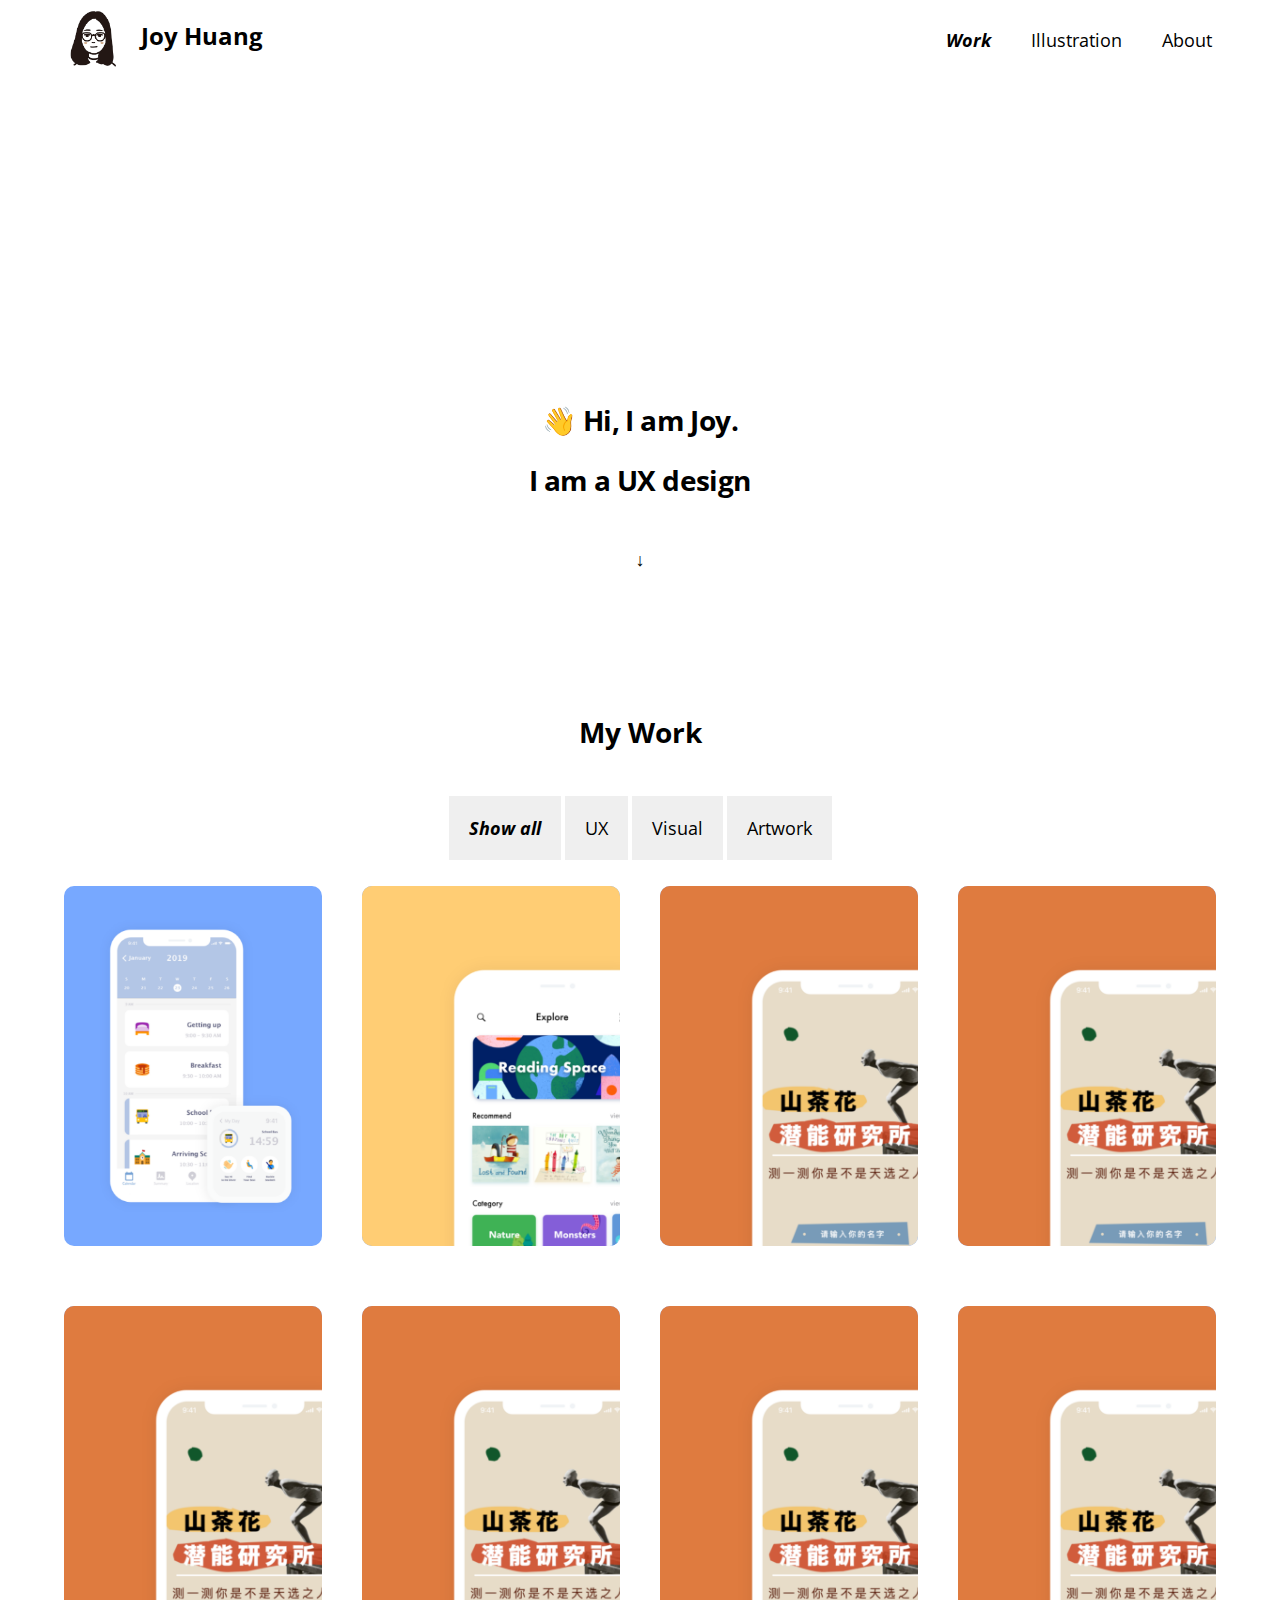
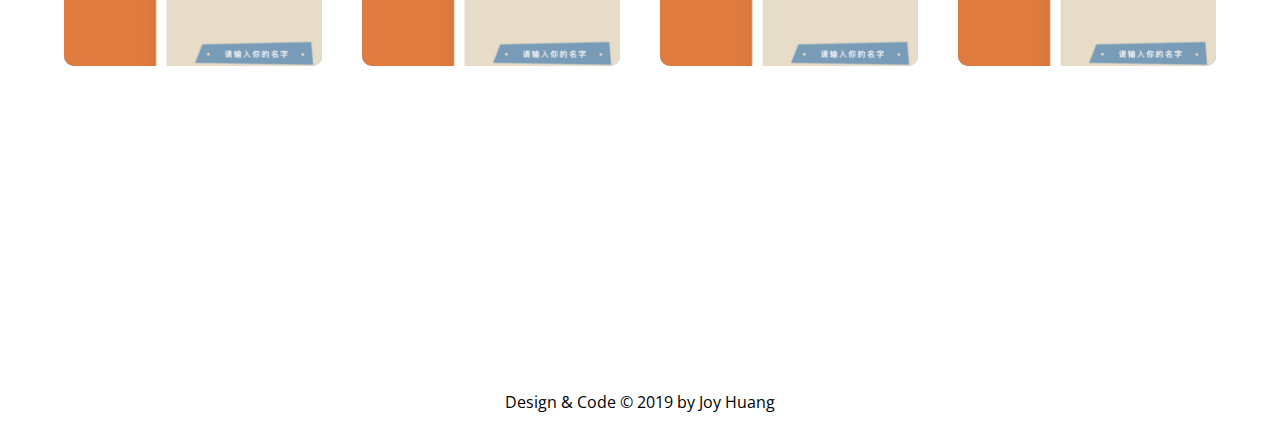
==== index.html @ 0f89686d "third commit" ====
<!DOCTYPE html>
<html lang="en">
  <head>
    <meta charset="utf-8">
    <meta name="viewport" content="width=device-width, initial-scale=1">
    <title>Joy Huang | Home</title>
    <link rel="stylesheet" href="css/default.css">
    <link rel="stylesheet" href="css/style.css">
    <link rel="stylesheet" href="https://fonts.googleapis.com/css?family=Open+Sans:400,600,700">
    <link rel="stylesheet" href="https://use.fontawesome.com/releases/v5.7.2/css/all.css" integrity="sha384-fnmOCqbTlWIlj8LyTjo7mOUStjsKC4pOpQbqyi7RrhN7udi9RwhKkMHpvLbHG9Sr" crossorigin="anonymous">
  </head>

  <!-- Global Site Tag (gtag.js) - Google Analytics -->
  <script async src="https://www.googletagmanager.com/gtag/js?id=UA-133416033-2"></script>
  <script>
    window.dataLayer = window.dataLayer || [];
    function gtag(){dataLayer.push(arguments);}
    gtag('js', new Date());

    gtag('config', 'UA-133416033-2');
  </script>

  <body>
    <!-- Header with Nav-->
    <div class="header_bar sticky" id="myHeader">

      <header class="header_left">
        <a href="index.html"><img class="logo" src="images/fav_icon.png" alt="joy_logo"></a>
        <a href="index.html"><h1>Joy Huang</h1></a>
      </header>

      <nav class="header_right">
        <ul>
          <li><a class="active" href="index.html">Work</a></li>
          <li><a href="illustrations.html">Illustration</a></li>
          <li><a href="about.html">About</a></li>
        </ul>
      </nav>

    </div>

    <!-- Hero Image -->
    <main>
      <div class="hero-image">
        <div class="hero-text">
          <h1>👋 Hi, I am Joy.</H1>
          <h1 id='demo'></h1>
        </div>

        <a href="#content" id="skip">
          <h2>↓</h2>
        </a>
      </div>

      <div class="work" id="content">
        <h2>My Work</h2>
        <div id="myBtnContainer">
          <button class="btn active" onclick="filterSelection('all')"> Show all</button>
          <button class="btn" onclick="filterSelection('ux')"> UX</button>
          <button class="btn" onclick="filterSelection('visual')"> Visual</button>
          <button class="btn" onclick="filterSelection('artwork')"> Artwork</button>
        </div>


        <div class="container">
          <div class="filterDiv ux">
            <div class="side" id="myday"></div>
            <div class="side back" style="background: #77A8FF">
              <h3>My Day: Schedule for Autistic Kids</h3>
              <p>UX/UI Design</p>
            </div>
          </div>

          <div class="filterDiv ux">
            <div class="side"><img src="images/novel_effect_cover.png" alt="Novel Effect App"></div>
              <div class="side back" style="background: #FFCD74">
              <h3>Novel Effect Redesign</h3>
              <p>UX/UI Design</p>
            </div>
          </div>

          <div class="filterDiv visual">
            <div class="side"><img src="images/camelia_cover.png" alt="Camelia H5"></div>
            <div class="side back" style="background: #DF7B3F">
              <h3>Camelia Design</h3>
              <p>H5/Graphic Design</p>
            </div>
          </div>

          <div class="filterDiv visual">
            <div class="side"><img src="images/camelia_cover.png" alt="DSSA Logo"></div>
            <div class="side back" style="background: #DF7B3F">
              <h3>DSSA</h3>
              <p>Brand Design</p>
            </div>
          </div>

          <div class="filterDiv ux">
            <div class="side"><img src="images/camelia_cover.png" alt="Learning A-Z"></div>
            <div class="side back" style="background: #DF7B3F">
              <h3>Learning A-Z</h3>
              <p>UX/UI Design</p>
            </div>
          </div>

          <div class="filterDiv artwork">
            <div class="side"><img src="images/camelia_cover.png" alt="Paper Play"></div>
            <div class="side back" style="background: #DF7B3F">
              <h3>Paper Play</h3>
              <p>Paper Sculpture Artwork</p>
            </div>
          </div>

          <div class="filterDiv artwork">
            <div class="side"><img src="images/camelia_cover.png" alt="Rome Map Stamp"></div>
            <div class="side back" style="background: #DF7B3F">
              <h3>Rome Map Stamp</h3>
              <p>Hand-carving Stamp</p>
            </div>
          </div>

          <div class="filterDiv artwork">
            <div class="side"><img src="images/camelia_cover.png" alt="Book Sculpture"></div>
            <div class="side back" style="background: #DF7B3F">
              <h3>Book Sculpture</h3>
              <p>Paper Sculpture</p>
            </div>
          </div>

        </div>

      </div>

    </main>


    <!-- Footer -->
    <footer class="footer">
      <div class="social">
        <a href="https://www.linkedin.com/in/xinyue-huang-71036084/"><i class="fab fa-linkedin-in"></i></a>
        <a href="https://www.instagram.com/heybigjoy/"><i class="fab fa-instagram"></i></a>
        <a href="https://dribbble.com/heybigjoy"><i class="fab fa-dribbble"></i></a>
        <a href="https://www.behance.net/heybigjoy"><i class="fab fa-behance"></i></a>
        <a href="https://github.com/heybigjoy"><i class="fab fa-github"></i></a>
      </div>
      <p>Design & Code © 2019 by Joy Huang</p>
    </footer>

  </body>

  <script type="text/javascript">
    var i = 0;
    var txt = 'I am am a UX designer, illustrator, and artist.'; /* The text */
    var speed = 50; /* The speed/duration of the effect in milliseconds */

    function typeWriter() {
      if (i < txt.length) {
        document.getElementById("demo").innerHTML += txt.charAt(i);
        i++;
        setTimeout(typeWriter, speed);
      }
    }
    window.onload = typeWriter();

    //Filter all
    filterSelection("all")
    function filterSelection(c) {
      var x, i;
      x = document.getElementsByClassName("filterDiv");
      if (c == "all") c = "";
      // Add the "show" class (display:block) to the filtered elements, and remove the "show" class from the elements that are not selected
      for (i = 0; i < x.length; i++) {
        w3RemoveClass(x[i], "show");
        if (x[i].className.indexOf(c) > -1) w3AddClass(x[i], "show");
      }
    }

    // Show filtered elements
    function w3AddClass(element, name) {
      var i, arr1, arr2;
      arr1 = element.className.split(" ");
      arr2 = name.split(" ");
      for (i = 0; i < arr2.length; i++) {
        if (arr1.indexOf(arr2[i]) == -1) {
          element.className += " " + arr2[i];
        }
      }
    }

    // Hide elements that are not selected
    function w3RemoveClass(element, name) {
      var i, arr1, arr2;
      arr1 = element.className.split(" ");
      arr2 = name.split(" ");
      for (i = 0; i < arr2.length; i++) {
        while (arr1.indexOf(arr2[i]) > -1) {
          arr1.splice(arr1.indexOf(arr2[i]), 1);
        }
      }
      element.className = arr1.join(" ");
    }

    // Add active class to the current control button (highlight it)
    var btnContainer = document.getElementById("myBtnContainer");
    var btns = btnContainer.getElementsByClassName("btn");
    for (var i = 0; i < btns.length; i++) {
      btns[i].addEventListener("click", function() {
        var current = document.getElementsByClassName("active");
        current[0].className = current[0].className.replace(" active", "");
        this.className += " active";
      });
    }

  </script>

</html>
---- css/default.css ----
/* 
html5doctor.com Reset Stylesheet
v1.6.1
Last Updated: 2010-09-17
Author: Richard Clark - http://richclarkdesign.com 
Twitter: @rich_clark
*/

html, body, div, span, object, iframe,
h1, h2, h3, h4, h5, h6, p, blockquote, pre,
abbr, address, cite, code,
del, dfn, em, img, ins, kbd, q, samp,
small, strong, sub, sup, var,
b, i,
dl, dt, dd, ol, ul, li,
fieldset, form, label, legend,
table, caption, tbody, tfoot, thead, tr, th, td,
article, aside, canvas, details, figcaption, figure, 
footer, header, hgroup, menu, nav, section, summary,
time, mark, audio, video {
    margin:0;
    padding:0;
    border:0;
    outline:0;
    font-size:100%;
    vertical-align:baseline;
    background:transparent;
}

body {
    line-height:1;
}

article,aside,details,figcaption,figure,
footer,header,hgroup,menu,nav,section { 
	display:block;
}

nav ul {
    list-style:none;
}

blockquote, q {
    quotes:none;
}

blockquote:before, blockquote:after,
q:before, q:after {
    content:'';
    content:none;
}

a {
    margin:0;
    padding:0;
    font-size:100%;
    vertical-align:baseline;
    background:transparent;
}

/* change colours to suit your needs */
ins {
    background-color:#ff9;
    color:#000;
    text-decoration:none;
}

/* change colours to suit your needs */
mark {
    background-color:#ff9;
    color:#000; 
    font-style:italic;
    font-weight:bold;
}

del {
    text-decoration: line-through;
}

abbr[title], dfn[title] {
    border-bottom:1px dotted;
    cursor:help;
}

table {
    border-collapse:collapse;
    border-spacing:0;
}

/* change border colour to suit your needs */
hr {
    display:block;
    height:1px;
    border:0;   
    border-top:1px solid #cccccc;
    margin:1em 0;
    padding:0;
}

input, select {
    vertical-align:middle;
}
---- css/style.css ----
header img{
  height:60px;
  padding-right: 20px;
}

* {
  font-family: 'Open Sans', sans-serif;
}

a {
  color: black;
  text-decoration: none;
}

.sticky {
  position: fixed;
  top: 0;
  width: 100%
}


.header_bar{
  display: flex;
  flex-direction: row;
  height: 80px;
  background-color: white;
  font-family: 'Open Sans', sans-serif;
  align-items: center;
  z-index: 999;
}

.header_left {
  display: flex;
  flex-direction: row;
  font-size: 1.5em;
  padding-left: 5%;
}

.header_left h1{
  padding-top: 15px;
}

.header_right {
  margin-left: auto;
  padding-right: 3%;
}

.header_right *{
  display: flex;
  align-items: baseline;
  flex-direction: row;
  list-style-type: none;
  font-size: 18px;
  padding:10px 10px;
  text-decoration: none;
}

/*.hero-image{
  background-image: url("../images/background.png");
  background-repeat: no-repeat;
  background-position: center;
  background-size: cover;
}*/

.hero-text {
  text-align: center;
  position: absolute;
  top: 50%;
  left: 50%;
  transform: translate(-50%, -50%);
  color: black;
  font-family: 'Open Sans', sans-serif;
  font-size: 28px;
  line-height: 60px;
  font-weight: 700;
  letter-spacing: -.6px;
}

h2 {
  text-align: center;
  display: block;
  font-size: 18px;
  font-weight: 700;
}

.hero-image h2{
  margin-top: 500px;
  padding-top: 50px;
  padding-bottom: 50px;
}

.work{
  text-align: center;
  justify-content: center;
}

.work h2{
  padding-top: 100px;
  padding-bottom: 50px;
  font-size: 28px;
  text-align: center;
}

.container {
  display:grid;
  padding-left: 5%;
  padding-right: 5%;
  cursor: pointer;
  height:800px;
  perspective: 600;
  margin-top: 2%;
  grid-template-columns: 1fr 1fr 1fr 1fr;
  grid-auto-rows: 1fr 1fr;
  grid-gap: 2.5rem;
  /*max-width: 1100px;
  position: relative;*/
}

.filterDiv:hover, filterDiv:focus{
  transform: rotateY(180deg);
}

.filterDiv {
  height: 100%;
  width: 100%;
  transform-style: preserve-3d;
  transition: all 1s ease-in-out;
  display: none;
}

.filterDiv .side {
  background-image: url("../images/my_day_cover.png");
  background-size:cover;
  background-repeat: no-repeat;
  background-position: center;
  max-height: 360px;
  max-width: 500px;
  backface-visibility: hidden;
  border-radius: 10px;
  height: 100%;
  position: absolute;
  overflow: hidden;
  width: 100%;
}

.filterDiv .back *{
  padding:20px 20px;
  line-height: 50px;
  text-align: center;
}
.filterDiv .back {
  max-height: 360px;
  max-width: 500px;
  color: #FFFFFF;
  border-radius: 10px;
  height: 100%;
  position: absolute;
  overflow: hidden;
  width: 100%;
  transform: rotateY(180deg)
}

.myBtnContainer{
  display: flex;
  flex-direction: row;
  justify-content: center;
  text-align: center;
}

.btn {
  border: none;
  outline: none;
  padding: 20px 20px;
  cursor: pointer;
  font-size: 18px;
  justify-content: center;
}

.btn:hover{
  text-decoration: underline;
}

.btn.active{
  font-style: italic;
}


/*.filterDiv {
  background-color: #2196F3;
  color: #ffffff;
  width: 100px;
  line-height: 100px;
  text-align: center;
  margin: 2px;
  display: none; Hidden by default
}*/

/* The "show" class is added to the filtered elements */
.show {
  display: block;
}

footer {
  display: block;
  margin-top: 10%;
  padding: 10px;
}

footer *{
  justify-content: center;
  text-align: center;
  padding: 10px;
  margin-bottom: 10px;
}

.social {
  display: flex;
  flex-direction: row;
  justify-content: center;
  margin-top: 80px;
  height:50px;
}

.social * {
  font-size: 24px;
  line-height: 24px;
}


/* Slideshow container */
.slideshow-container {
  max-width: 1000px;
  max-height: 330px;
  position: relative;
  margin-top:50px;
  margin-left: auto;
  margin-right: auto;
}

/* Hide the images by default */
.mySlides {
  display: none;
}

.mySlides img{
  display:block;
  max-width: 1000px;
  max-height: 330px;
  margin-left: auto;
  margin-right: auto;
}
/* Next & previous buttons */
.prev, .next {
  cursor: pointer;
  position: absolute;
  top: 50%;
  width: auto;
  margin-top: -22px;
  padding: 16px;
  color: black;
  font-weight: bold;
  font-size: 18px;
  transition: 0.6s ease;
  border-radius: 0 3px 3px 0;
  user-select: none;
}

/* Position the "next button" to the right */
.next {
  right: 0;
  border-radius: 3px 0 0 3px;
}

/* On hover, add a black background color with a little bit see-through */
.prev:hover, .next:hover {
  background-color: rgba(0,0,0,0.8);
}

/* Caption text */
.text {
  color: black;
  font-size: 15px;
  position: absolute;
  bottom: 8px;
  width: 100%;
  text-align: center;
}

/* Number text (1/3 etc) */
.numbertext {
  color: black;
  font-size: 12px;
  padding: 8px 12px;
  position: absolute;
  top: 0;
}

/* The dots/bullets/indicators */
.dot {
  cursor: pointer;
  height: 10px;
  width: 10px;
  margin: 0 2px;
  background-color: #bbb;
  border-radius: 50%;
  display: inline-block;
  transition: background-color 0.6s ease;
}

.active {
  font-weight: 700;
  font-style: italic;
}

.dot.active, .dot:hover {
  background-color: #717171;
}

/* Fading animation */
.fade {
  -webkit-animation-name: fade;
  -webkit-animation-duration: 1.5s;
  animation-name: fade;
  animation-duration: 1.5s;
}

@-webkit-keyframes fade {
  from {opacity: .4}
  to {opacity: 1}
}

@keyframes fade {
  from {opacity: .4}
  to {opacity: 1}
}

.about {
  display:flex;
  flex-direction: row;
  margin-top: 10%;
  padding: 30px;
  justify-content: center;
}

.about img{
  display: block;
  margin-left: 5%;
  max-height: 400px;
  max-width: 600px;
}

.about-text-container{
  max-width: 400px;
  max-height: 400px;
  margin-left: 50px;
  font-size: 18px;
  line-height: 36px;
  padding:20px;
}

.about-text-container h2 {
  padding-bottom: 40px;
  font-size: 28px;
}

.parallax {
  /* The image used */
  background-image: url("../images/myday_parallax.png");

  /* Set a specific height */
  min-height: 700px;

  /* Create the parallax scrolling effect */
  background-attachment: fixed;
  background-position: center;
  background-repeat: no-repeat;
  background-size: cover;
}

.caption{
  position: absolute;
  left: 20%;
  top: 40%;
  max-width: 30%;
  text-align: left;
  color: #000;
}

.caption h2{
  font-weight: 700;
  font-size: 5em;
  color: #74A2D6;
  padding-bottom: 20px;
}

.caption p{
  font-weight: 400;
  font-size: 15px;
  line-height: 26px;
  color: grey;
  padding-top: 20px;
}

.scrolling-content{
  height:1000px;
  background-color:white;
  font-size:15px;
  line-height: 26px;
  color: grey;
  padding: 10%;
}

.scrolling-content img {
  display: block;
  max-width: 80%;
  padding: 5%;
  margin-left: auto;
  margin-right: auto;
}

.scrolling-content h2 {
  display: block;
  margin:10%;
  text-align: center;
  font-size: 50px;
  font-weight: 700;
  color: #74A2D6;
}
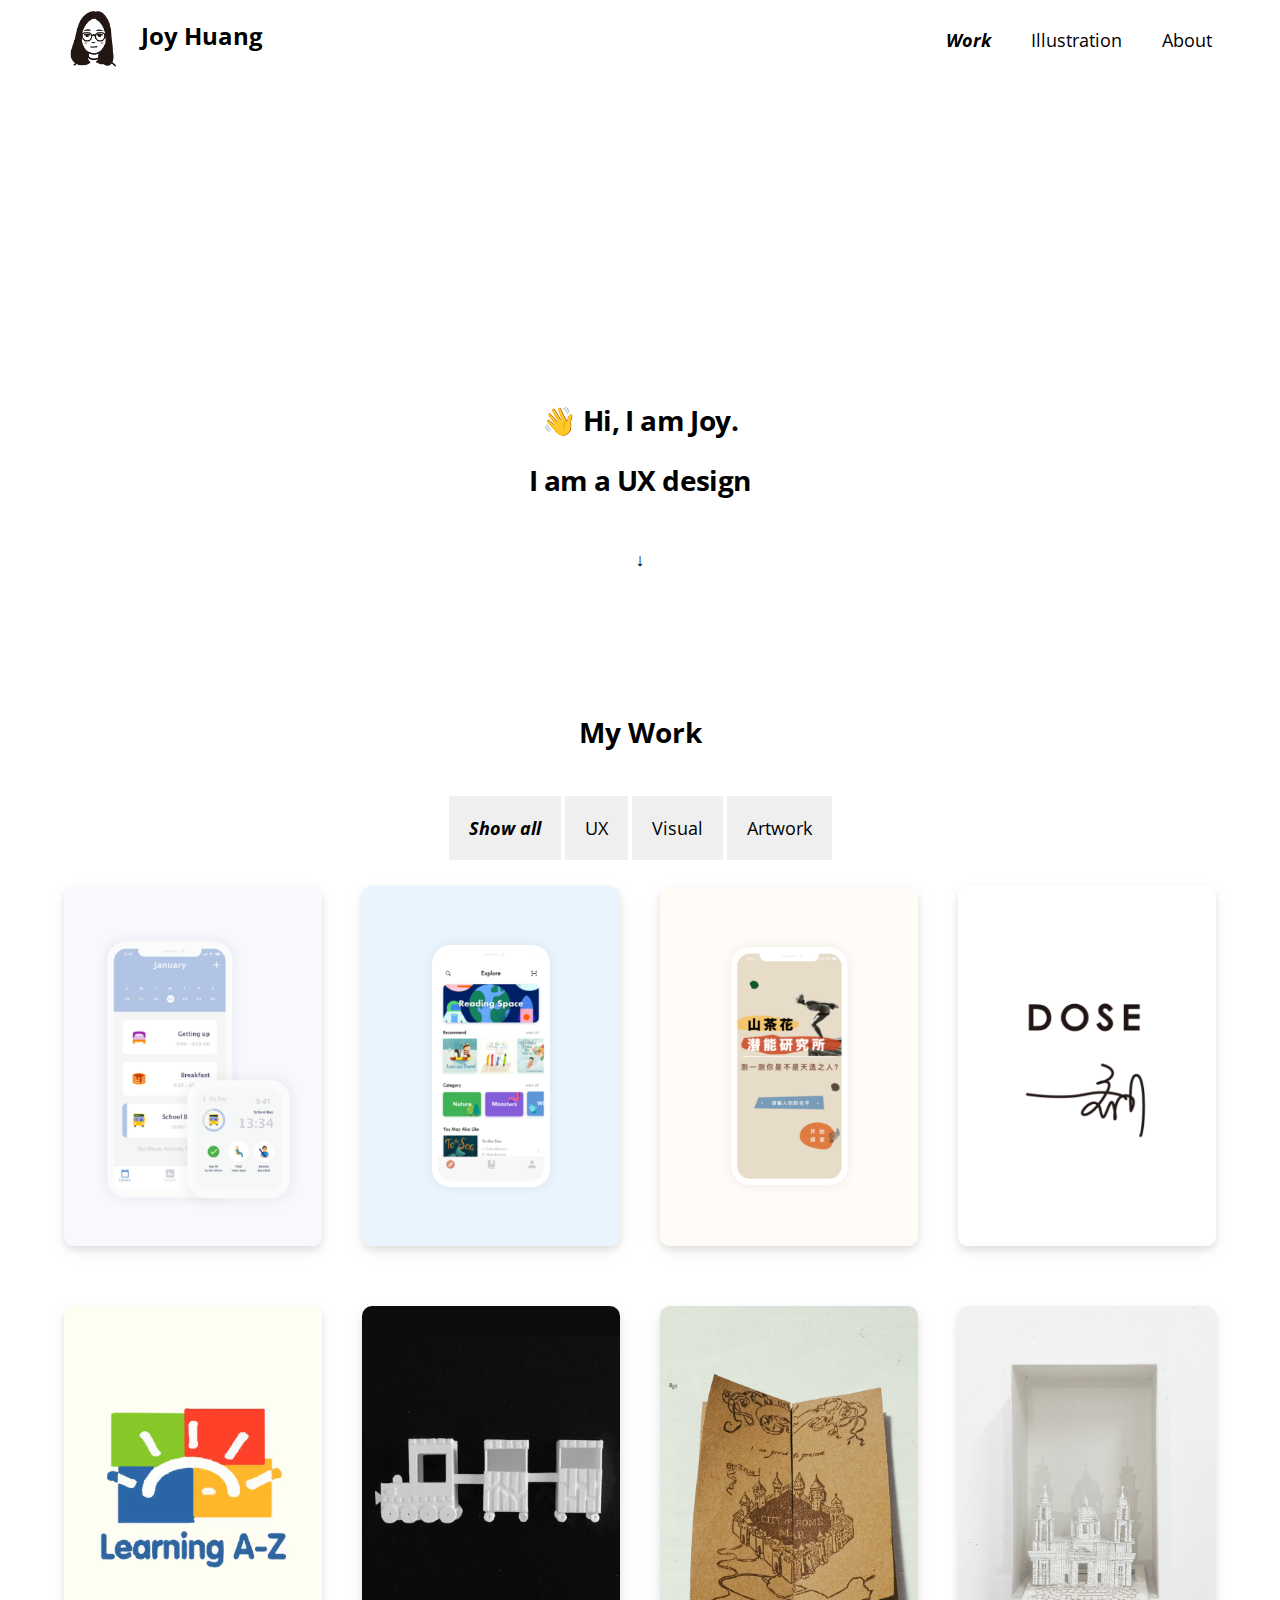
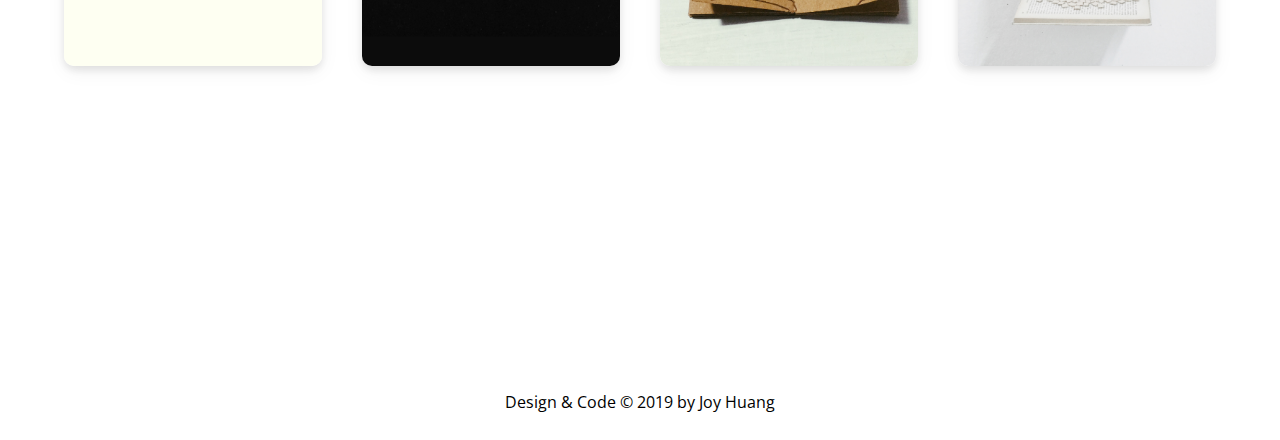
==== commit 865e3c0a: "fix wave violations" ====
--- a/index.html
+++ b/index.html
@@ -1,6 +1,16 @@
 <!DOCTYPE html>
 <html lang="en">
   <head>
+    <!-- Global Site Tag (gtag.js) - Google Analytics -->
+    <script async src="https://www.googletagmanager.com/gtag/js?id=UA-133416033-2"></script>
+    <script>
+      window.dataLayer = window.dataLayer || [];
+      function gtag(){dataLayer.push(arguments);}
+      gtag('js', new Date());
+
+      gtag('config', 'UA-133416033-2');
+    </script>
+
     <meta charset="utf-8">
     <meta name="viewport" content="width=device-width, initial-scale=1">
     <title>Joy Huang | Home</title>
@@ -10,23 +20,15 @@
     <link rel="stylesheet" href="https://use.fontawesome.com/releases/v5.7.2/css/all.css" integrity="sha384-fnmOCqbTlWIlj8LyTjo7mOUStjsKC4pOpQbqyi7RrhN7udi9RwhKkMHpvLbHG9Sr" crossorigin="anonymous">
   </head>
 
-  <!-- Global Site Tag (gtag.js) - Google Analytics -->
-  <script async src="https://www.googletagmanager.com/gtag/js?id=UA-133416033-2"></script>
-  <script>
-    window.dataLayer = window.dataLayer || [];
-    function gtag(){dataLayer.push(arguments);}
-    gtag('js', new Date());
-
-    gtag('config', 'UA-133416033-2');
-  </script>
-
   <body>
+    <a class="skip-main" href="#main">Skip to main content</a>
+
     <!-- Header with Nav-->
     <div class="header_bar sticky" id="myHeader">
 
       <header class="header_left">
         <a href="index.html"><img class="logo" src="images/fav_icon.png" alt="joy_logo"></a>
-        <a href="index.html"><h1>Joy Huang</h1></a>
+        <h1>Joy Huang</h1>
       </header>
 
       <nav class="header_right">
@@ -40,9 +42,9 @@
     </div>
 
     <!-- Hero Image -->
-    <main>
+    <main id="main">
       <div class="hero-image">
-        <div class="hero-text">
+        <div class="hero-text" tabindex="0">
           <h1>👋 Hi, I am Joy.</H1>
           <h1 id='demo'></h1>
         </div>
@@ -63,69 +65,69 @@
 
 
         <div class="container">
-          <div class="filterDiv ux">
-            <div class="side" id="myday"></div>
-            <div class="side back" style="background: #77A8FF">
+          <a class="filterDiv ux" tabindex="0" href="myday.html">
+            <div class="side" style="background-image: url(images/my_day_cover.png)"></div>
+            <div class="side back" style="background: #F8F8FF">
               <h3>My Day: Schedule for Autistic Kids</h3>
               <p>UX/UI Design</p>
             </div>
-          </div>
-
-          <div class="filterDiv ux">
-            <div class="side"><img src="images/novel_effect_cover.png" alt="Novel Effect App"></div>
-              <div class="side back" style="background: #FFCD74">
+          </a>
+
+          <a class="filterDiv ux"  tabindex="0" href="myday.html">
+            <div class="side" style="background-image: url(images/novel_effect_cover.png)"></div>
+              <div class="side back" style="background: #EAF4FF">
               <h3>Novel Effect Redesign</h3>
               <p>UX/UI Design</p>
             </div>
-          </div>
-
-          <div class="filterDiv visual">
-            <div class="side"><img src="images/camelia_cover.png" alt="Camelia H5"></div>
-            <div class="side back" style="background: #DF7B3F">
+          </a>
+
+          <a class="filterDiv visual" tabindex="0" href="myday.html">
+            <div class="side" style="background-image: url(images/camelia_cover.png)"></div>
+            <div class="side back" style="background: #FFFDF4">
               <h3>Camelia Design</h3>
               <p>H5/Graphic Design</p>
             </div>
-          </div>
-
-          <div class="filterDiv visual">
-            <div class="side"><img src="images/camelia_cover.png" alt="DSSA Logo"></div>
-            <div class="side back" style="background: #DF7B3F">
-              <h3>DSSA</h3>
-              <p>Brand Design</p>
-            </div>
-          </div>
-
-          <div class="filterDiv ux">
-            <div class="side"><img src="images/camelia_cover.png" alt="Learning A-Z"></div>
-            <div class="side back" style="background: #DF7B3F">
+          </a>
+
+          <a class="filterDiv visual" tabindex="0" href="myday.html">
+            <div class="side" style="background-image: url(images/dose_cover.png)"></div>
+            <div class="side back" style="background: #FFFFFF" tabindex="0">
+              <h3>DOSE</h3>
+              <p>Graphic/Brand Design</p>
+            </div>
+          </a>
+
+          <a class="filterDiv ux" tabindex="0" href="myday.html">
+            <div class="side" style="background-image: url(images/learningaz_cover.png)"></div>
+            <div class="side back" style="background: #FEFFF2" tabindex="0">
               <h3>Learning A-Z</h3>
               <p>UX/UI Design</p>
             </div>
-          </div>
-
-          <div class="filterDiv artwork">
-            <div class="side"><img src="images/camelia_cover.png" alt="Paper Play"></div>
-            <div class="side back" style="background: #DF7B3F">
-              <h3>Paper Play</h3>
-              <p>Paper Sculpture Artwork</p>
-            </div>
-          </div>
-
-          <div class="filterDiv artwork">
-            <div class="side"><img src="images/camelia_cover.png" alt="Rome Map Stamp"></div>
-            <div class="side back" style="background: #DF7B3F">
+          </a>
+
+          <a class="filterDiv artwork" tabindex="0" href="myday.html">
+            <div class="side" style="background-image: url(images/paper_play_cover.png)"></div>
+            <div class="side back" style="background: #0C0C0C">
+              <h3 style="color:white">Paper Play</h3>
+              <p style="color:white">Paper Sculpture Artwork</p>
+            </div>
+          </a>
+
+          <a class="filterDiv artwork" tabindex="0" href="myday.html">
+            <div class="side" style="background-image: url(images/rome_map_cover.png)"></div>
+            <div class="side back" style="background: #E6ECE0">
               <h3>Rome Map Stamp</h3>
               <p>Hand-carving Stamp</p>
             </div>
-          </div>
-
-          <div class="filterDiv artwork">
-            <div class="side"><img src="images/camelia_cover.png" alt="Book Sculpture"></div>
-            <div class="side back" style="background: #DF7B3F">
+          </a>
+
+          <a class="filterDiv artwork" tabindex="0" href="myday.html">
+            <div class="side" style="background-image: url(images/paper_sculpture_cover.png)"></div>
+            <div class="side back" style="background: #FFFFFF">
               <h3>Book Sculpture</h3>
               <p>Paper Sculpture</p>
             </div>
-          </div>
+          </a>
 
         </div>
 
@@ -137,11 +139,11 @@
     <!-- Footer -->
     <footer class="footer">
       <div class="social">
-        <a href="https://www.linkedin.com/in/xinyue-huang-71036084/"><i class="fab fa-linkedin-in"></i></a>
-        <a href="https://www.instagram.com/heybigjoy/"><i class="fab fa-instagram"></i></a>
-        <a href="https://dribbble.com/heybigjoy"><i class="fab fa-dribbble"></i></a>
-        <a href="https://www.behance.net/heybigjoy"><i class="fab fa-behance"></i></a>
-        <a href="https://github.com/heybigjoy"><i class="fab fa-github"></i></a>
+        <a href="https://www.linkedin.com/in/xinyue-huang-71036084/"><i class="fab fa-linkedin-in" aria-label="a linkedin logo"></i></a>
+        <a href="https://www.instagram.com/heybigjoy/"><i class="fab fa-instagram" aria-label="an instagram logo"></i></a>
+        <a href="https://dribbble.com/heybigjoy"><i class="fab fa-dribbble" aria-label="a dribbble logo"></i></a>
+        <a href="https://www.behance.net/heybigjoy"><i class="fab fa-behance" aria-label="a behance logo"></i></a>
+        <a href="https://github.com/heybigjoy"><i class="fab fa-github" aria-label="a github logo"></i></a>
       </div>
       <p>Design & Code © 2019 by Joy Huang</p>
     </footer>
@@ -206,7 +208,10 @@
     for (var i = 0; i < btns.length; i++) {
       btns[i].addEventListener("click", function() {
         var current = document.getElementsByClassName("active");
-        current[0].className = current[0].className.replace(" active", "");
+        //console.log(current[0].className);
+        current[1].className = current[1].className.replace(" active", "");
+        //console.log(current);
+        //console.log(current[0].className);
         this.className += " active";
       });
     }
--- a/css/style.css
+++ b/css/style.css
@@ -10,6 +10,33 @@
 a {
   color: black;
   text-decoration: none;
+}
+
+a.skip-main {
+  left:-999px;
+  position:absolute;
+  top:auto;
+  width:1px;
+  height:1px;
+  overflow:hidden;
+  z-index:-999;
+}
+
+a.skip-main:focus, a.skip-main:active {
+  color: white;
+  background-color:#2e3546;
+  left: auto;
+  top: auto;
+  width: 30%;
+  height: auto;
+  overflow:auto;
+  margin: 10px 35%;
+  padding:5px;
+  border-radius: 15px;
+  border:4px solid yellow;
+  text-align:center;
+  font-size:1.2em;
+  z-index:1000;
 }
 
 .sticky {
@@ -53,6 +80,11 @@
   font-size: 18px;
   padding:10px 10px;
   text-decoration: none;
+}
+
+a.active {
+  font-weight: 700;
+  font-style: italic;
 }
 
 /*.hero-image{
@@ -116,7 +148,11 @@
   position: relative;*/
 }
 
-.filterDiv:hover, filterDiv:focus{
+.filterDiv:hover{
+  transform: rotateY(180deg);
+}
+
+.filterDiv:focus {
   transform: rotateY(180deg);
 }
 
@@ -129,7 +165,6 @@
 }
 
 .filterDiv .side {
-  background-image: url("../images/my_day_cover.png");
   background-size:cover;
   background-repeat: no-repeat;
   background-position: center;
@@ -141,6 +176,7 @@
   position: absolute;
   overflow: hidden;
   width: 100%;
+  box-shadow: 0 4px 8px 0 rgba(0, 0, 0, 0.1), 0 6px 20px 0 rgba(0, 0, 0, 0.05);
 }
 
 .filterDiv .back *{
@@ -151,7 +187,7 @@
 .filterDiv .back {
   max-height: 360px;
   max-width: 500px;
-  color: #FFFFFF;
+  color: black;
   border-radius: 10px;
   height: 100%;
   position: absolute;
@@ -176,24 +212,14 @@
   justify-content: center;
 }
 
-.btn:hover{
+.btn:hover {
   text-decoration: underline;
 }
 
-.btn.active{
+.btn.active {
+  font-weight: 700;
   font-style: italic;
 }
-
-
-/*.filterDiv {
-  background-color: #2196F3;
-  color: #ffffff;
-  width: 100px;
-  line-height: 100px;
-  text-align: center;
-  margin: 2px;
-  display: none; Hidden by default
-}*/
 
 /* The "show" class is added to the filtered elements */
 .show {
@@ -307,12 +333,7 @@
   transition: background-color 0.6s ease;
 }
 
-.active {
-  font-weight: 700;
-  font-style: italic;
-}
-
-.dot.active, .dot:hover {
+.dot.active, .dot:hover, .dot:focus {
   background-color: #717171;
 }
 
@@ -387,17 +408,20 @@
 }
 
 .caption h2{
+  text-align: left;
   font-weight: 700;
   font-size: 5em;
-  color: #74A2D6;
+  color: #09287c;
+  padding-left: 0;
   padding-bottom: 20px;
 }
 
 .caption p{
+  text-align: left;
   font-weight: 400;
   font-size: 15px;
   line-height: 26px;
-  color: grey;
+  color: black;
   padding-top: 20px;
 }
 
@@ -406,7 +430,7 @@
   background-color:white;
   font-size:15px;
   line-height: 26px;
-  color: grey;
+  color: black;
   padding: 10%;
 }
 
@@ -424,5 +448,5 @@
   text-align: center;
   font-size: 50px;
   font-weight: 700;
-  color: #74A2D6;
-}
+  color: #09287c;
+}
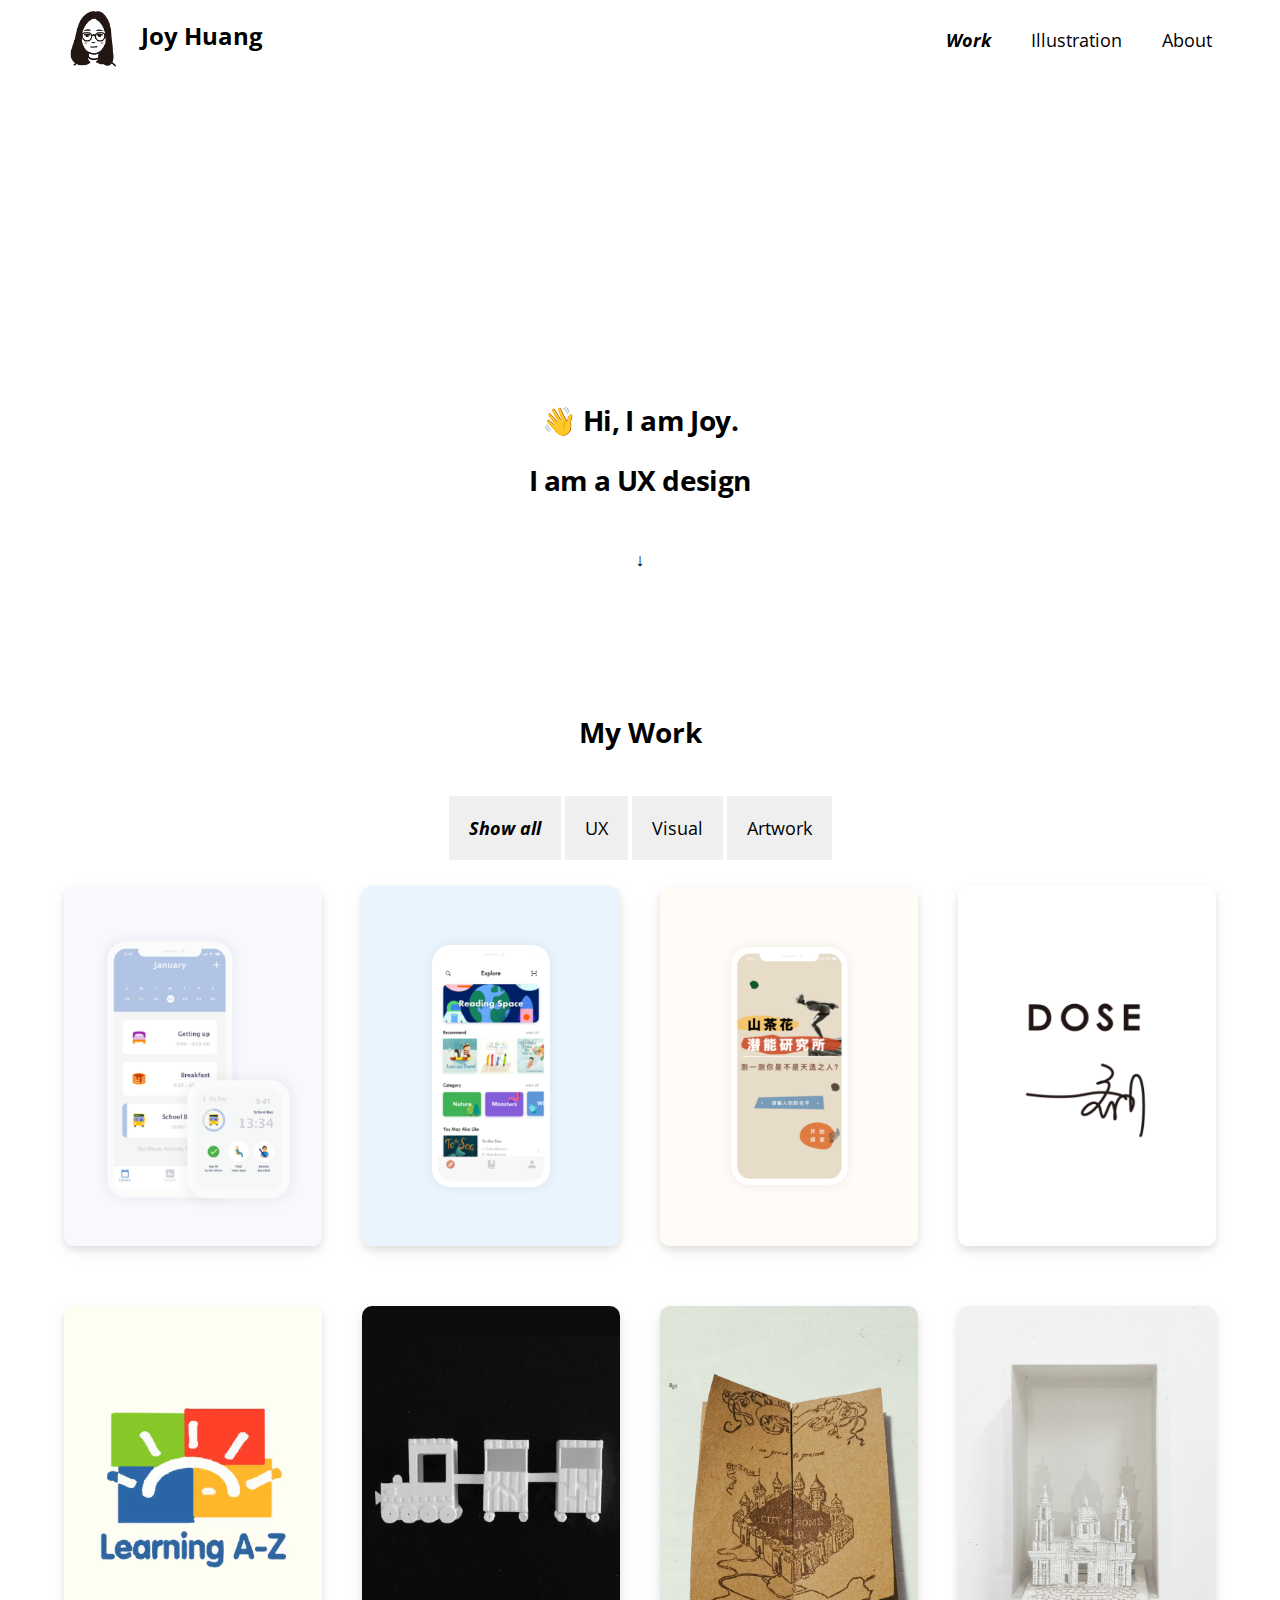
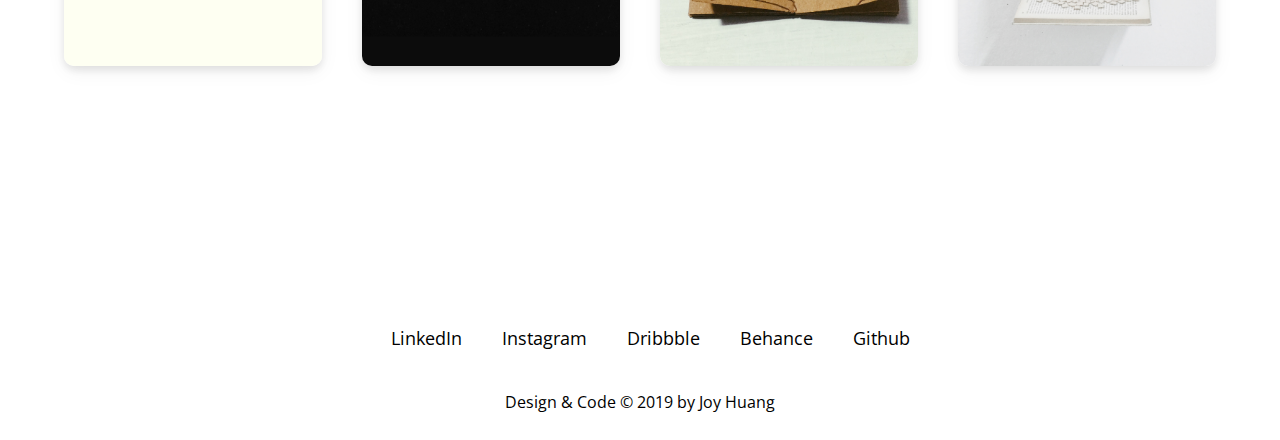
==== commit c82803b9: "fix violations" ====
--- a/index.html
+++ b/index.html
@@ -139,11 +139,11 @@
     <!-- Footer -->
     <footer class="footer">
       <div class="social">
-        <a href="https://www.linkedin.com/in/xinyue-huang-71036084/"><i class="fab fa-linkedin-in" aria-label="a linkedin logo"></i></a>
-        <a href="https://www.instagram.com/heybigjoy/"><i class="fab fa-instagram" aria-label="an instagram logo"></i></a>
-        <a href="https://dribbble.com/heybigjoy"><i class="fab fa-dribbble" aria-label="a dribbble logo"></i></a>
-        <a href="https://www.behance.net/heybigjoy"><i class="fab fa-behance" aria-label="a behance logo"></i></a>
-        <a href="https://github.com/heybigjoy"><i class="fab fa-github" aria-label="a github logo"></i></a>
+        <a href="https://www.linkedin.com/in/xinyue-huang-71036084/"><i class="fab fa-linkedin-in" aria-label="a linkedin logo"></i>LinkedIn</a>
+        <a href="https://www.instagram.com/heybigjoy/"><i class="fab fa-instagram" aria-label="an instagram logo"></i>Instagram</a>
+        <a href="https://dribbble.com/heybigjoy"><i class="fab fa-dribbble" aria-label="a dribbble logo"></i>Dribbble</a>
+        <a href="https://www.behance.net/heybigjoy"><i class="fab fa-behance" aria-label="a behance logo"></i>Behance</a>
+        <a href="https://github.com/heybigjoy"><i class="fab fa-github" aria-label="a github logo"></i>Github</a>
       </div>
       <p>Design & Code © 2019 by Joy Huang</p>
     </footer>
--- a/css/style.css
+++ b/css/style.css
@@ -239,6 +239,11 @@
   margin-bottom: 10px;
 }
 
+.social a{
+  font-size: 18px;
+  padding-right: 10px;
+}
+
 .social {
   display: flex;
   flex-direction: row;
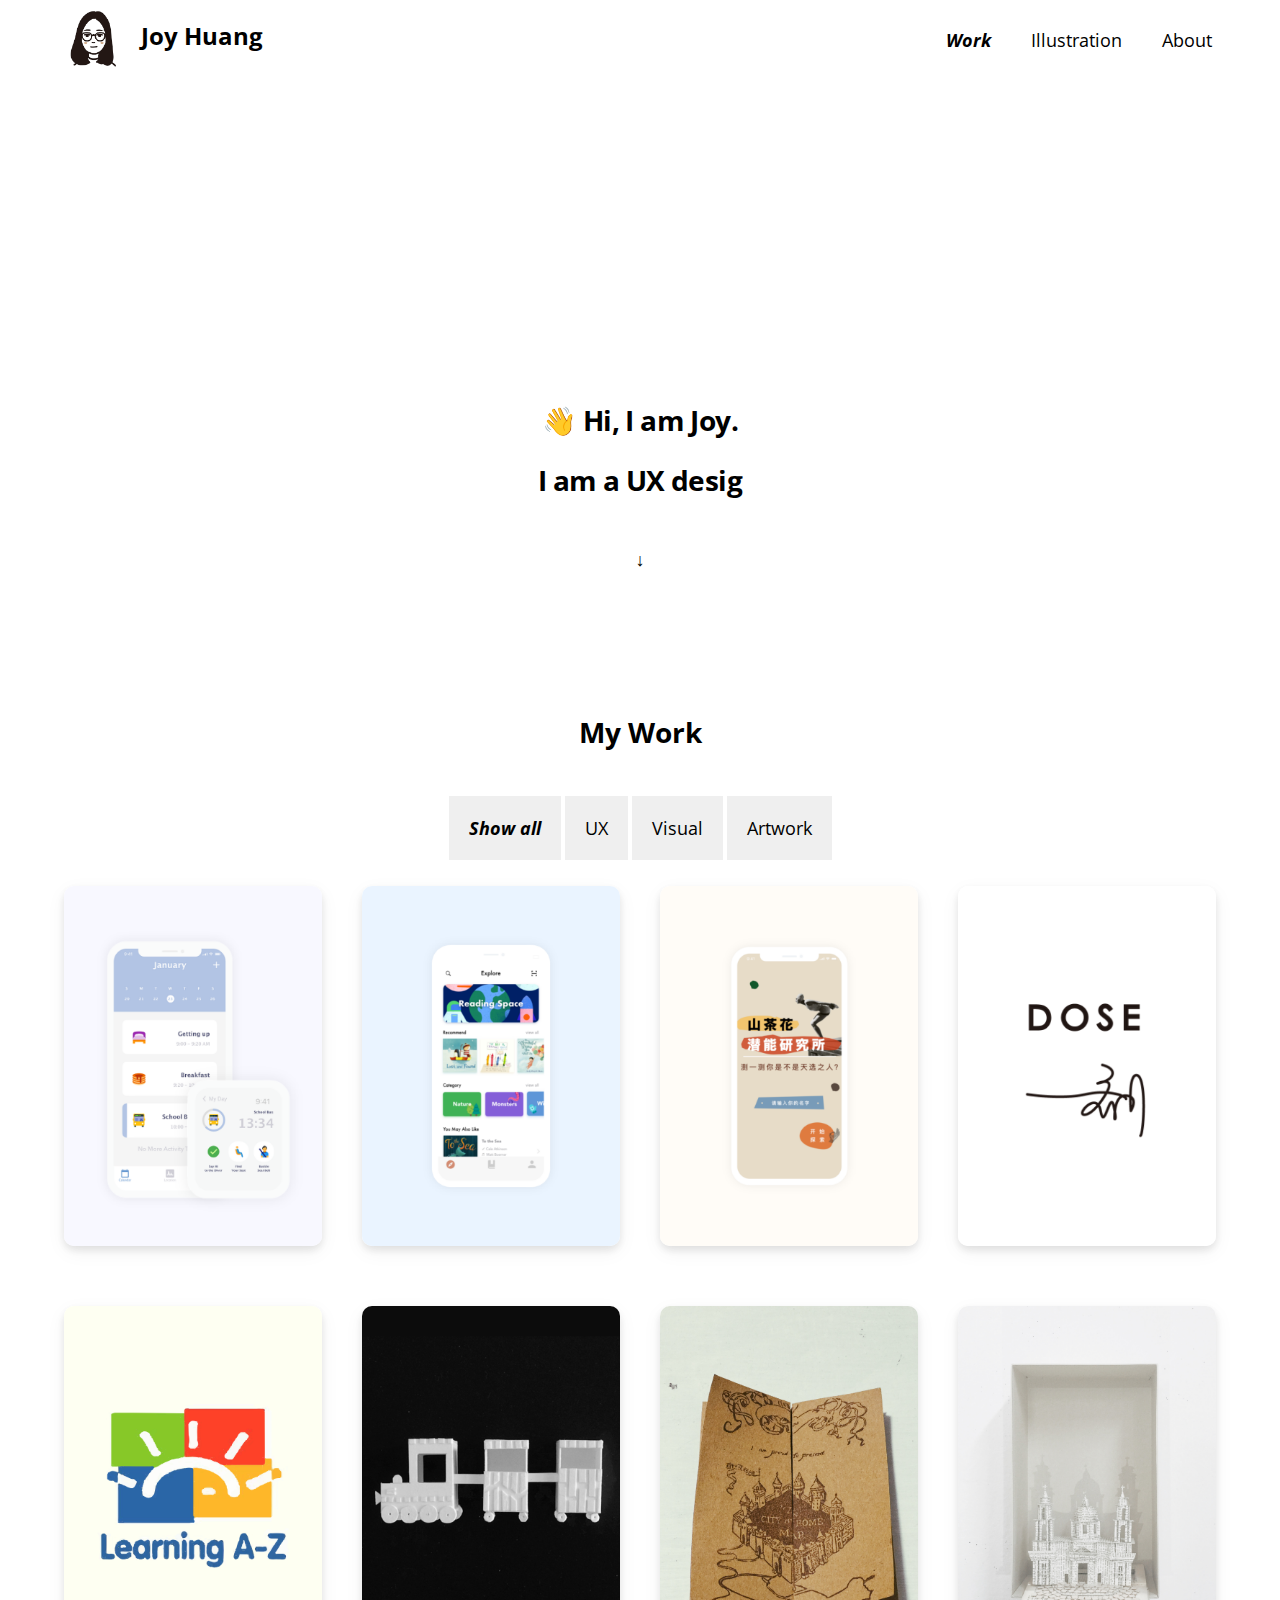
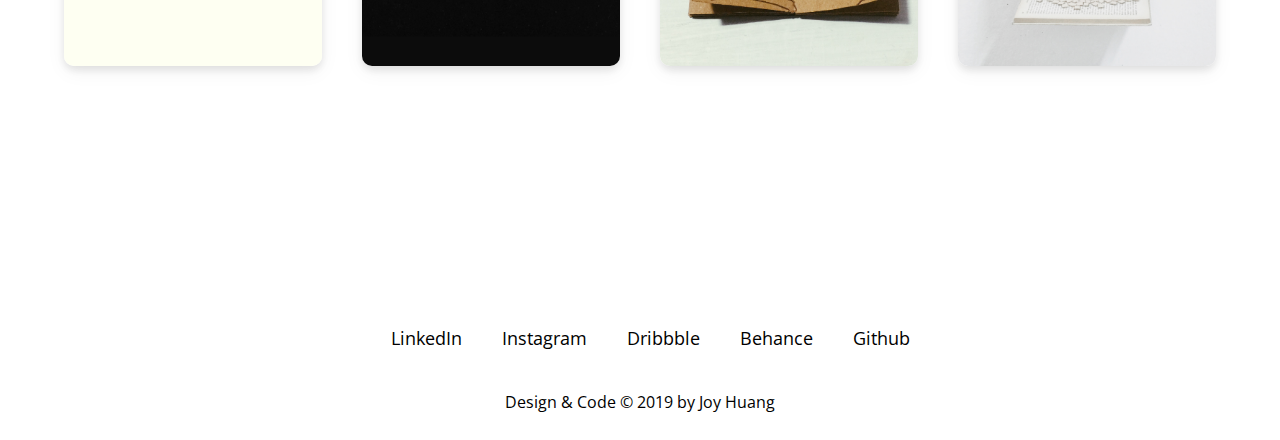
==== commit 2a24e42d: "fix violations" ====
--- a/index.html
+++ b/index.html
@@ -45,7 +45,7 @@
     <main id="main">
       <div class="hero-image">
         <div class="hero-text" tabindex="0">
-          <h1>👋 Hi, I am Joy.</H1>
+          <h1>👋 Hi, I am Joy.</h1>
           <h1 id='demo'></h1>
         </div>
 
@@ -91,7 +91,7 @@
 
           <a class="filterDiv visual" tabindex="0" href="myday.html">
             <div class="side" style="background-image: url(images/dose_cover.png)"></div>
-            <div class="side back" style="background: #FFFFFF" tabindex="0">
+            <div class="side back" style="background: #FFFFFF">
               <h3>DOSE</h3>
               <p>Graphic/Brand Design</p>
             </div>
@@ -99,7 +99,7 @@
 
           <a class="filterDiv ux" tabindex="0" href="myday.html">
             <div class="side" style="background-image: url(images/learningaz_cover.png)"></div>
-            <div class="side back" style="background: #FEFFF2" tabindex="0">
+            <div class="side back" style="background: #FEFFF2">
               <h3>Learning A-Z</h3>
               <p>UX/UI Design</p>
             </div>
@@ -148,74 +148,75 @@
       <p>Design & Code © 2019 by Joy Huang</p>
     </footer>
 
+
+      <script>
+        var i = 0;
+        var txt = 'I am am a UX designer, illustrator, and artist.'; /* The text */
+        var speed = 50; /* The speed/duration of the effect in milliseconds */
+
+        function typeWriter() {
+          if (i < txt.length) {
+            document.getElementById("demo").innerHTML += txt.charAt(i);
+            i++;
+            setTimeout(typeWriter, speed);
+          }
+        }
+        window.onload = typeWriter();
+
+        //Filter all
+        filterSelection("all")
+        function filterSelection(c) {
+          var x, i;
+          x = document.getElementsByClassName("filterDiv");
+          if (c == "all") c = "";
+          // Add the "show" class (display:block) to the filtered elements, and remove the "show" class from the elements that are not selected
+          for (i = 0; i < x.length; i++) {
+            w3RemoveClass(x[i], "show");
+            if (x[i].className.indexOf(c) > -1) w3AddClass(x[i], "show");
+          }
+        }
+
+        // Show filtered elements
+        function w3AddClass(element, name) {
+          var i, arr1, arr2;
+          arr1 = element.className.split(" ");
+          arr2 = name.split(" ");
+          for (i = 0; i < arr2.length; i++) {
+            if (arr1.indexOf(arr2[i]) == -1) {
+              element.className += " " + arr2[i];
+            }
+          }
+        }
+
+        // Hide elements that are not selected
+        function w3RemoveClass(element, name) {
+          var i, arr1, arr2;
+          arr1 = element.className.split(" ");
+          arr2 = name.split(" ");
+          for (i = 0; i < arr2.length; i++) {
+            while (arr1.indexOf(arr2[i]) > -1) {
+              arr1.splice(arr1.indexOf(arr2[i]), 1);
+            }
+          }
+          element.className = arr1.join(" ");
+        }
+
+        // Add active class to the current control button (highlight it)
+        var btnContainer = document.getElementById("myBtnContainer");
+        var btns = btnContainer.getElementsByClassName("btn");
+        for (var i = 0; i < btns.length; i++) {
+          btns[i].addEventListener("click", function() {
+            var current = document.getElementsByClassName("active");
+            //console.log(current[0].className);
+            current[1].className = current[1].className.replace(" active", "");
+            //console.log(current);
+            //console.log(current[0].className);
+            this.className += " active";
+          });
+        }
+
+      </script>
+
   </body>
 
-  <script type="text/javascript">
-    var i = 0;
-    var txt = 'I am am a UX designer, illustrator, and artist.'; /* The text */
-    var speed = 50; /* The speed/duration of the effect in milliseconds */
-
-    function typeWriter() {
-      if (i < txt.length) {
-        document.getElementById("demo").innerHTML += txt.charAt(i);
-        i++;
-        setTimeout(typeWriter, speed);
-      }
-    }
-    window.onload = typeWriter();
-
-    //Filter all
-    filterSelection("all")
-    function filterSelection(c) {
-      var x, i;
-      x = document.getElementsByClassName("filterDiv");
-      if (c == "all") c = "";
-      // Add the "show" class (display:block) to the filtered elements, and remove the "show" class from the elements that are not selected
-      for (i = 0; i < x.length; i++) {
-        w3RemoveClass(x[i], "show");
-        if (x[i].className.indexOf(c) > -1) w3AddClass(x[i], "show");
-      }
-    }
-
-    // Show filtered elements
-    function w3AddClass(element, name) {
-      var i, arr1, arr2;
-      arr1 = element.className.split(" ");
-      arr2 = name.split(" ");
-      for (i = 0; i < arr2.length; i++) {
-        if (arr1.indexOf(arr2[i]) == -1) {
-          element.className += " " + arr2[i];
-        }
-      }
-    }
-
-    // Hide elements that are not selected
-    function w3RemoveClass(element, name) {
-      var i, arr1, arr2;
-      arr1 = element.className.split(" ");
-      arr2 = name.split(" ");
-      for (i = 0; i < arr2.length; i++) {
-        while (arr1.indexOf(arr2[i]) > -1) {
-          arr1.splice(arr1.indexOf(arr2[i]), 1);
-        }
-      }
-      element.className = arr1.join(" ");
-    }
-
-    // Add active class to the current control button (highlight it)
-    var btnContainer = document.getElementById("myBtnContainer");
-    var btns = btnContainer.getElementsByClassName("btn");
-    for (var i = 0; i < btns.length; i++) {
-      btns[i].addEventListener("click", function() {
-        var current = document.getElementsByClassName("active");
-        //console.log(current[0].className);
-        current[1].className = current[1].className.replace(" active", "");
-        //console.log(current);
-        //console.log(current[0].className);
-        this.className += " active";
-      });
-    }
-
-  </script>
-
 </html>
--- a/css/style.css
+++ b/css/style.css
@@ -87,13 +87,6 @@
   font-style: italic;
 }
 
-/*.hero-image{
-  background-image: url("../images/background.png");
-  background-repeat: no-repeat;
-  background-position: center;
-  background-size: cover;
-}*/
-
 .hero-text {
   text-align: center;
   position: absolute;
@@ -455,3 +448,94 @@
   font-weight: 700;
   color: #09287c;
 }
+
+
+
+/*For mobiles*/
+@media only screen and (max-width: 600px) {
+  .header_bar {
+    display: inline-block;
+    flex-direction: column;
+  }
+
+  .header_left {
+    margin-left: auto;
+    margin-right: auto;
+  }
+
+  .header_right {
+    display: inline-block;
+  }
+
+  .container {
+    display:grid;
+    padding-left: 5%;
+    padding-right: 5%;
+    cursor: pointer;
+    height:1200px;
+    perspective: 600;
+    margin-top: 2%;
+    grid-template-columns: 1fr;
+    grid-gap: 2rem;
+    align-items: center;
+    /*max-width: 1100px;
+    position: relative;*/
+  }
+
+  .filterDive {
+    margin-left: auto;
+    margin-right: auto;
+  }
+
+  .filterDiv .side {
+    max-height: 80%;
+    max-width: 40%;
+  }
+
+  .filterDiv .back {
+    max-height: 80%;
+    max-width: 40%;
+  }
+
+
+/*For tablets*/
+@media only screen and (min-width: 600px) {
+
+
+/*For desktop*/
+@media only screen and (min-width: 992px){
+  .logo{
+    width:10%;
+    height:auto;
+    float:left;
+  }
+
+  header {
+    font-size: 1em;
+    display:inline-block;
+    text-align: left;
+    margin: 10px 15px;
+    text-decoration:none;
+  }
+
+  nav {
+    overflow: hidden;
+  }
+
+  nav a {
+    float: right;
+  }
+
+  .about-me-pic{
+    width:50%;
+    margin: 20px;
+    float:left;
+  }
+
+  .about-me-text{
+    display:block;
+    margin-top: 100px;
+    text-align: left;
+  }
+
+}
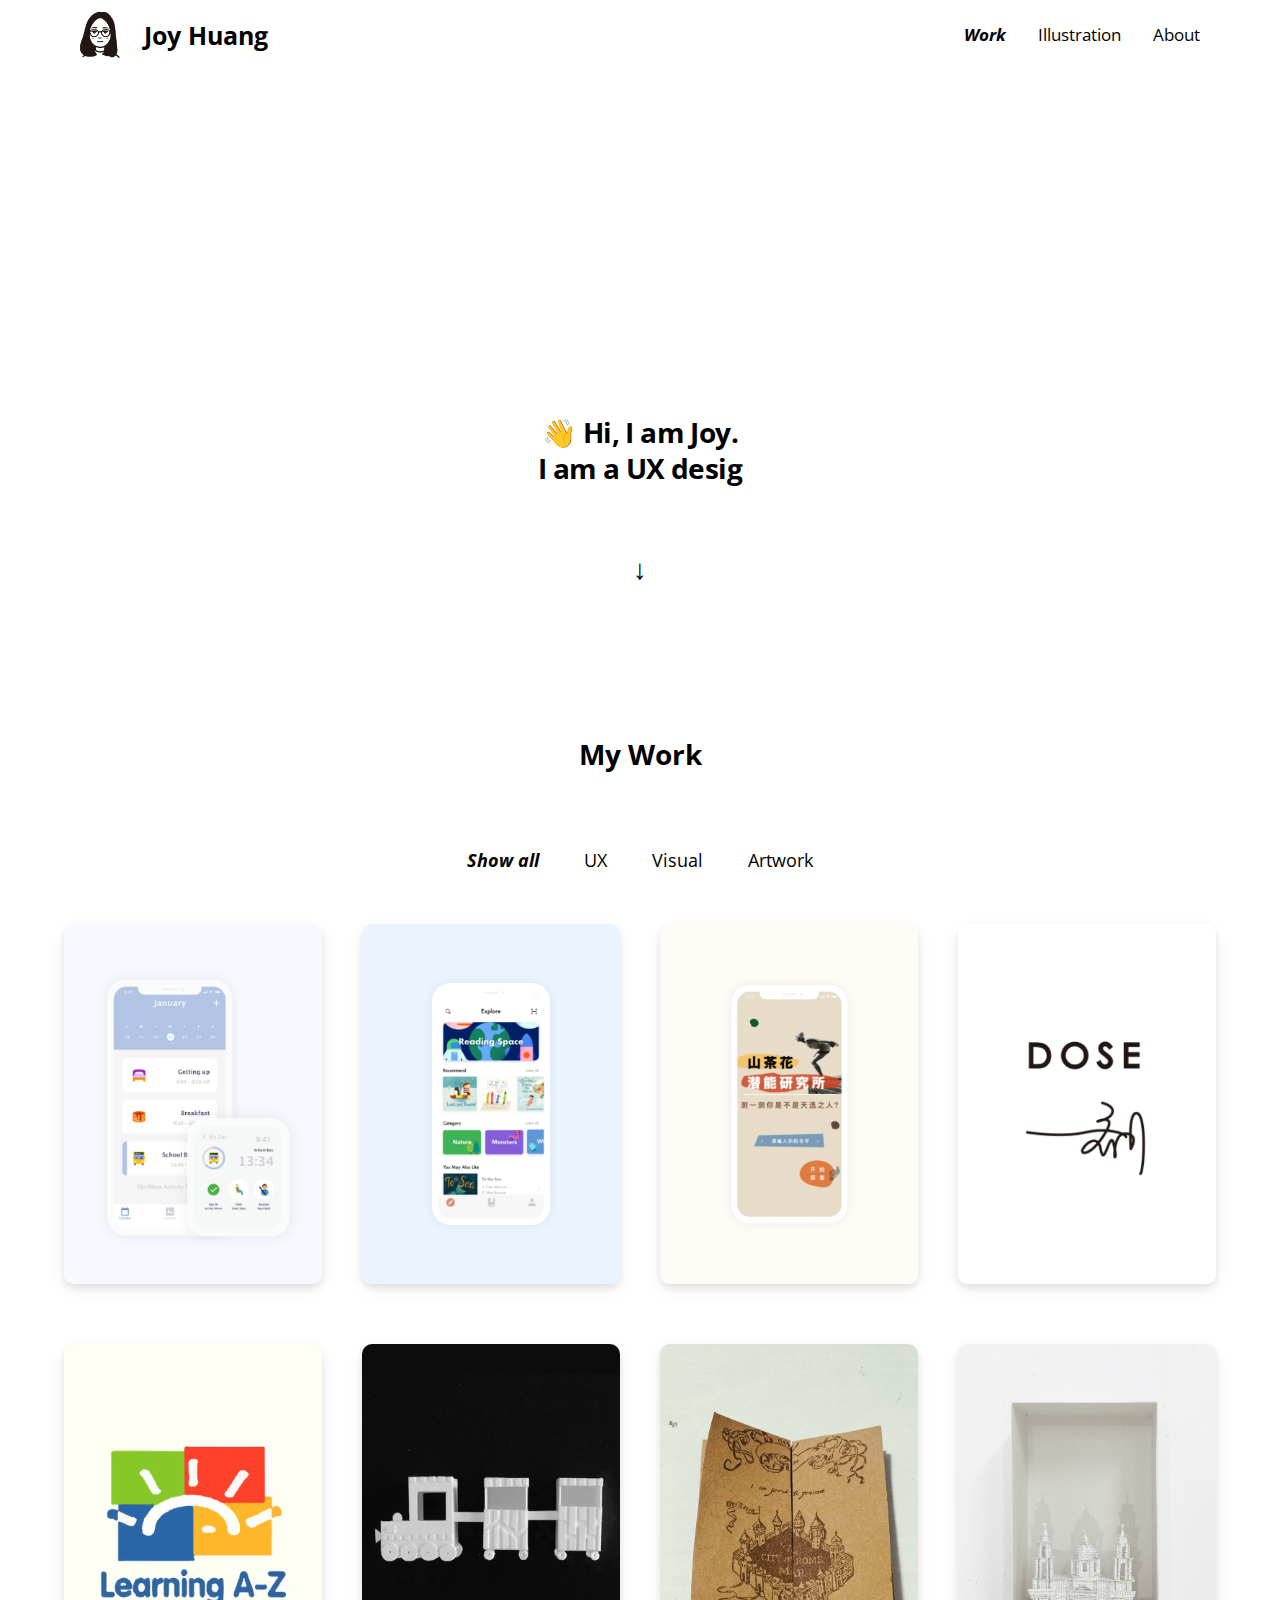
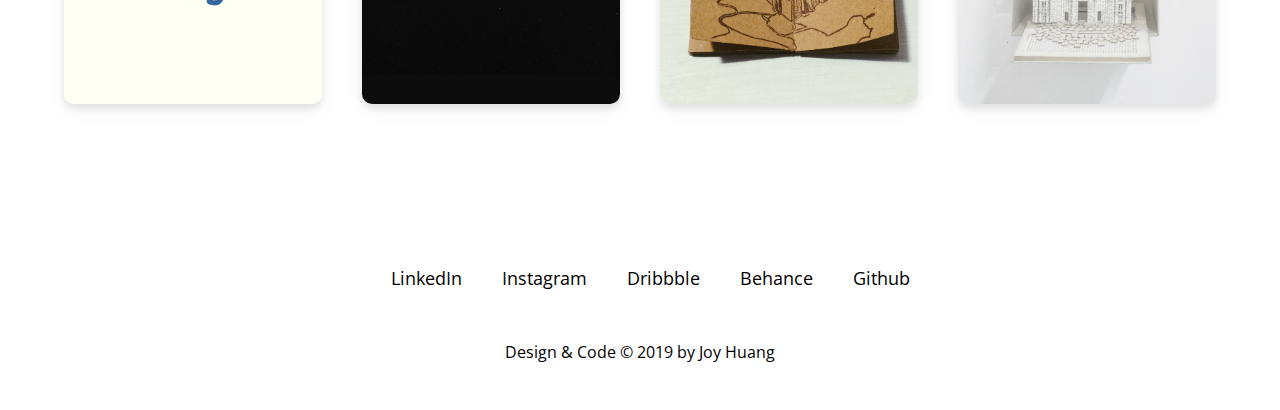
==== commit ecf0b0fb: "responsive changes" ====
--- a/index.html
+++ b/index.html
@@ -24,19 +24,20 @@
     <a class="skip-main" href="#main">Skip to main content</a>
 
     <!-- Header with Nav-->
-    <div class="header_bar sticky" id="myHeader">
-
-      <header class="header_left">
-        <a href="index.html"><img class="logo" src="images/fav_icon.png" alt="joy_logo"></a>
+    <div class="header_bar sticky">
+
+      <header class="left">
+        <a href="index.html"><img class="logo" src="images/fav_icon.png" alt="joy's logo"></a>
         <h1>Joy Huang</h1>
       </header>
 
-      <nav class="header_right">
-        <ul>
-          <li><a class="active" href="index.html">Work</a></li>
-          <li><a href="illustrations.html">Illustration</a></li>
-          <li><a href="about.html">About</a></li>
-        </ul>
+      <nav class="right" id="myTopnav">
+        <a class="active" href="index.html">Work</a>
+        <a href="illustrations.html">Illustration</a>
+        <a href="about.html">About</a>
+        <a href="javascript:void(0);" class="icon" onclick="hamburgerMenu()">
+          <i class="fa fa-bars"></i>
+        </a>
       </nav>
 
     </div>
@@ -150,6 +151,17 @@
 
 
       <script>
+
+      /* Toggle between adding and removing the "responsive" class to topnav when the user clicks on the icon */
+        function hamburgerMenu() {
+          var x = document.getElementById("myTopnav");
+          if (x.className === "right") {
+            x.className += " responsive";
+          } else {
+            x.className = "right";
+          }
+        }
+
         var i = 0;
         var txt = 'I am am a UX designer, illustrator, and artist.'; /* The text */
         var speed = 50; /* The speed/duration of the effect in milliseconds */
@@ -215,6 +227,7 @@
           });
         }
 
+
       </script>
 
   </body>
--- a/css/style.css
+++ b/css/style.css
@@ -5,6 +5,8 @@
 
 * {
   font-family: 'Open Sans', sans-serif;
+  font-size: 18px;
+  line-height: 36px;
 }
 
 a {
@@ -39,47 +41,79 @@
   z-index:1000;
 }
 
+.header_bar {
+  display: flex;
+  flex-direction: row;
+  align-items: center;
+  background-color: white;
+  z-index: 999;
+}
+
+.left {
+  margin-right: auto;
+  margin-left: 5%;
+  display: flex;
+  flex-direction: row;
+  float:left;
+  align-items: center;
+}
+
+.left img {
+  display: block;
+  height: 50px;
+  width: 50px;
+  padding:10px;
+}
+
+.left h1{
+  font-size: 25px;
+  text-align: left;
+  padding:10px;
+  margin: 0;
+}
+
+.right {
+  margin-right: 5%;
+  margin-left: auto;
+  background-color: white;
+  overflow: hidden;
+  display:flex;
+  flex-direction: row;
+  float:right;
+}
+
+/* Style the links inside the navigation bar */
+.right a {
+  display: block;
+  color: black;
+  text-align: center;
+  padding: 14px 16px;
+  text-decoration: none;
+  font-size: 17px;
+}
+
+/* Change the color of links on hover */
+.right a:hover {
+  text-decoration: underline;
+}
+
+/* Add an active class to highlight the current page */
+.active {
+  background-color: white;
+  color: black;
+  font-size: 700;
+  font-style: italic;
+}
+
+/* Hide the link that should open and close the topnav on small screens */
+.right .icon {
+  display: none;
+}
+
 .sticky {
   position: fixed;
   top: 0;
   width: 100%
-}
-
-
-.header_bar{
-  display: flex;
-  flex-direction: row;
-  height: 80px;
-  background-color: white;
-  font-family: 'Open Sans', sans-serif;
-  align-items: center;
-  z-index: 999;
-}
-
-.header_left {
-  display: flex;
-  flex-direction: row;
-  font-size: 1.5em;
-  padding-left: 5%;
-}
-
-.header_left h1{
-  padding-top: 15px;
-}
-
-.header_right {
-  margin-left: auto;
-  padding-right: 3%;
-}
-
-.header_right *{
-  display: flex;
-  align-items: baseline;
-  flex-direction: row;
-  list-style-type: none;
-  font-size: 18px;
-  padding:10px 10px;
-  text-decoration: none;
 }
 
 a.active {
@@ -104,7 +138,7 @@
 h2 {
   text-align: center;
   display: block;
-  font-size: 18px;
+  font-size: 28px;
   font-weight: 700;
 }
 
@@ -122,9 +156,19 @@
 .work h2{
   padding-top: 100px;
   padding-bottom: 50px;
-  font-size: 28px;
-  text-align: center;
-}
+  text-align: center;
+}
+
+.illustration{
+  padding:100px;
+  padding-bottom: 0;
+  text-align: center;
+}
+
+.illustration h2 {
+  padding-bottom: 50px;
+}
+
 
 .container {
   display:grid;
@@ -199,6 +243,7 @@
 .btn {
   border: none;
   outline: none;
+  background-color: white;
   padding: 20px 20px;
   cursor: pointer;
   font-size: 18px;
@@ -221,8 +266,9 @@
 
 footer {
   display: block;
-  margin-top: 10%;
-  padding: 10px;
+  padding: 20px;
+  margin-top: 20px;
+
 }
 
 footer *{
@@ -454,17 +500,42 @@
 /*For mobiles*/
 @media only screen and (max-width: 600px) {
   .header_bar {
-    display: inline-block;
-    flex-direction: column;
-  }
-
-  .header_left {
-    margin-left: auto;
-    margin-right: auto;
-  }
-
-  .header_right {
-    display: inline-block;
+    align-items: flex-start;
+  }
+  .right {
+    display:block;
+    float:right;
+  }
+
+  .right a {
+    display: none;
+  }
+
+  .right a.icon {
+    padding-top: 25px;
+    float: right;
+    display: block;
+  }
+
+  .right.responsive {
+    position: relative;
+  }
+
+  .right.responsive a {
+    float: none;
+    display: block;
+    text-align: right;
+  }
+
+  .right.responsive a:first-child {
+    margin-top: 40px;
+  }
+
+  .right.responsive a.icon {
+    position: absolute;
+    right: 0;
+    top: 0;
+    margin-top: 0;
   }
 
   .container {
@@ -472,29 +543,87 @@
     padding-left: 5%;
     padding-right: 5%;
     cursor: pointer;
-    height:1200px;
+    height:1000px;
     perspective: 600;
     margin-top: 2%;
-    grid-template-columns: 1fr;
+    grid-template-columns: 1fr 1fr;
     grid-gap: 2rem;
     align-items: center;
     /*max-width: 1100px;
     position: relative;*/
   }
 
-  .filterDive {
+  .filterDiv {
     margin-left: auto;
     margin-right: auto;
   }
 
   .filterDiv .side {
     max-height: 80%;
-    max-width: 40%;
+    max-width: 100%;
   }
 
   .filterDiv .back {
     max-height: 80%;
-    max-width: 40%;
+    max-width: 100%;
+  }
+
+  footer * {
+    justify-content: center;
+    text-align: center;
+    padding: 0px;
+    padding-top: 10px;
+    margin-bottom: 0px;
+  }
+
+  .social a {
+    font-size: 10px;
+  }
+
+  footer p{
+    font-size: 10px;
+    margin-top: 10px;
+  }
+
+  .slideshow-container {
+    position: relative;
+    margin-top: 200px;
+    max-width: 300px;
+  }
+
+  .mySlides img{
+    display: block;
+    max-width: 300px;
+    margin-left: auto;
+    margin-right: auto;
+    align-items: center;
+  }
+
+  .about {
+    display:flex;
+    flex-direction: column;
+  }
+
+  .about img{
+    display: block;
+    margin-left: auto;
+    margin-right: auto;
+    width: 100%;
+    height: auto;
+  }
+
+  .about-text-container{
+    margin-left: auto;
+    margin-right: auto;
+    font-size: 18px;
+    line-height: 36px;
+    padding:0;
+  }
+
+  .about-text-container h2 {
+    padding-top: 40px;
+    padding-bottom: 40px;
+    font-size: 28px;
   }
 
 
@@ -504,38 +633,5 @@
 
 /*For desktop*/
 @media only screen and (min-width: 992px){
-  .logo{
-    width:10%;
-    height:auto;
-    float:left;
-  }
-
-  header {
-    font-size: 1em;
-    display:inline-block;
-    text-align: left;
-    margin: 10px 15px;
-    text-decoration:none;
-  }
-
-  nav {
-    overflow: hidden;
-  }
-
-  nav a {
-    float: right;
-  }
-
-  .about-me-pic{
-    width:50%;
-    margin: 20px;
-    float:left;
-  }
-
-  .about-me-text{
-    display:block;
-    margin-top: 100px;
-    text-align: left;
-  }
-
-}
+
+}
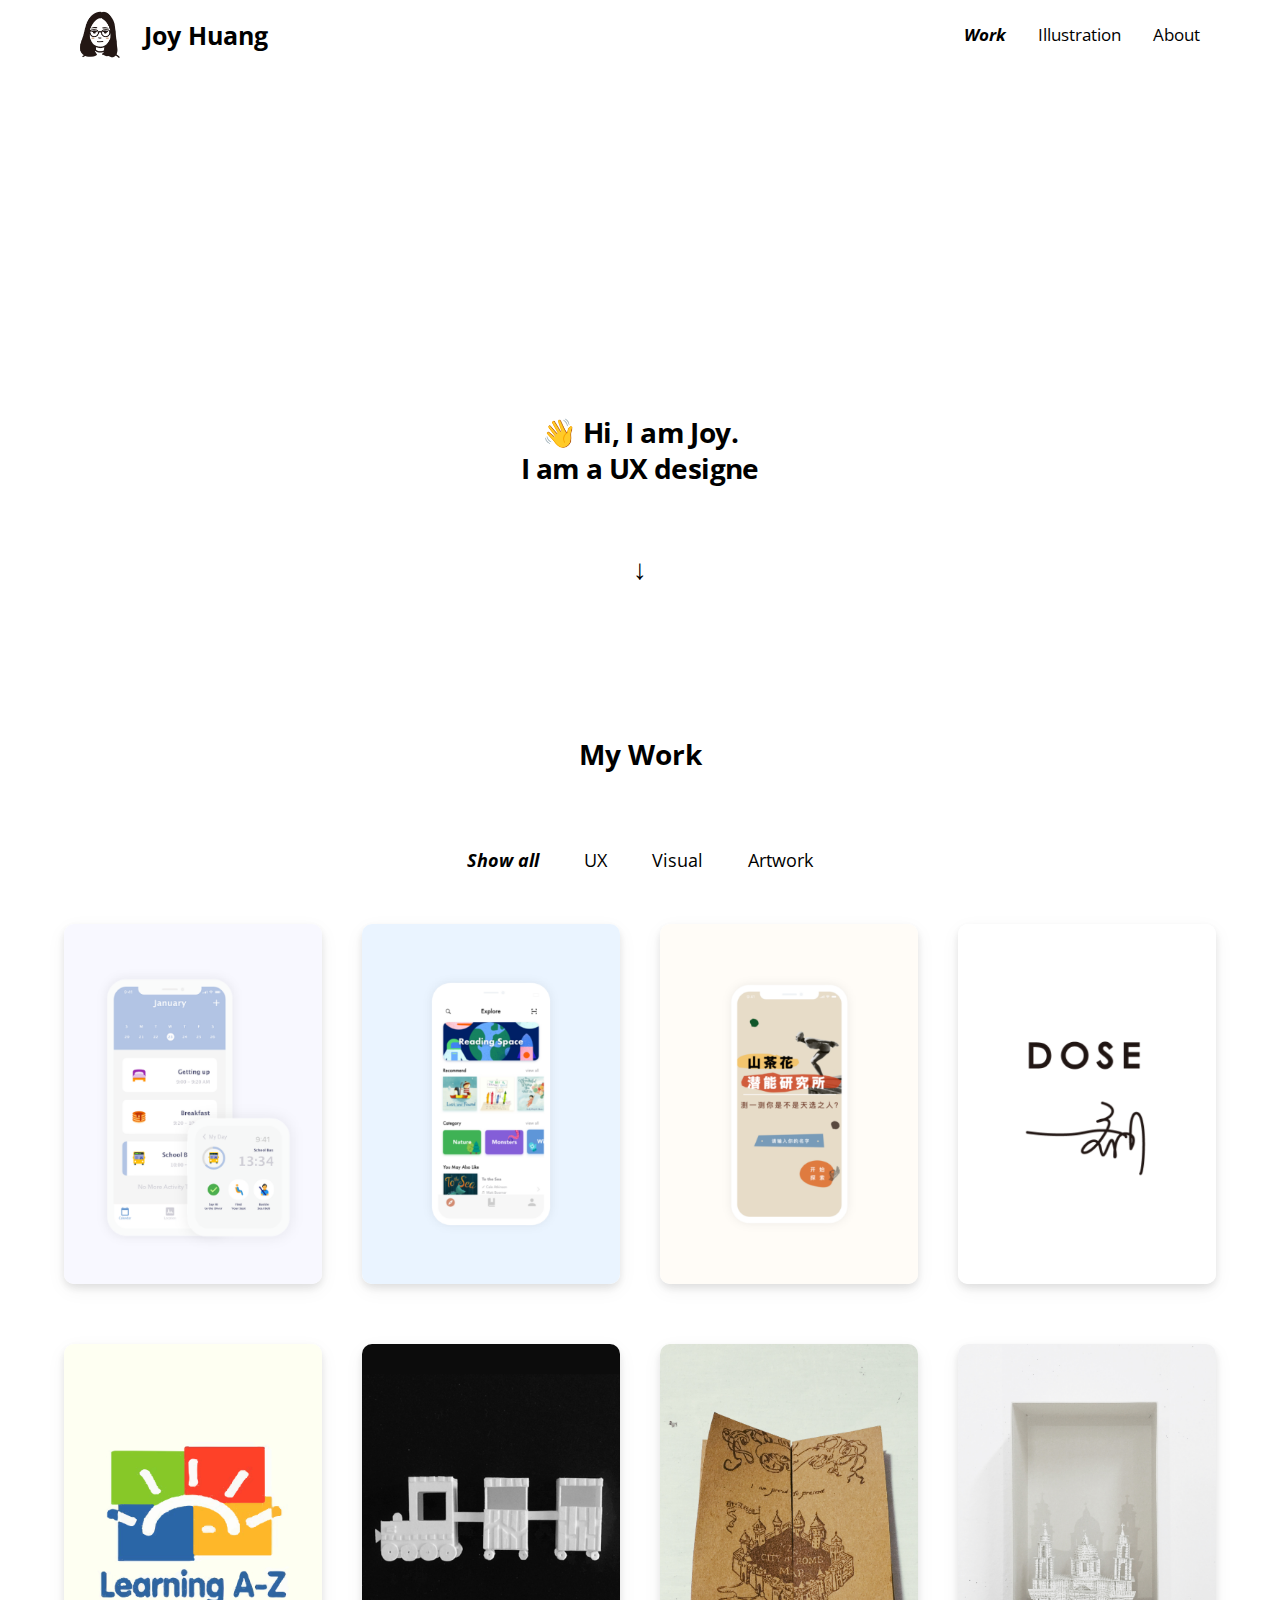
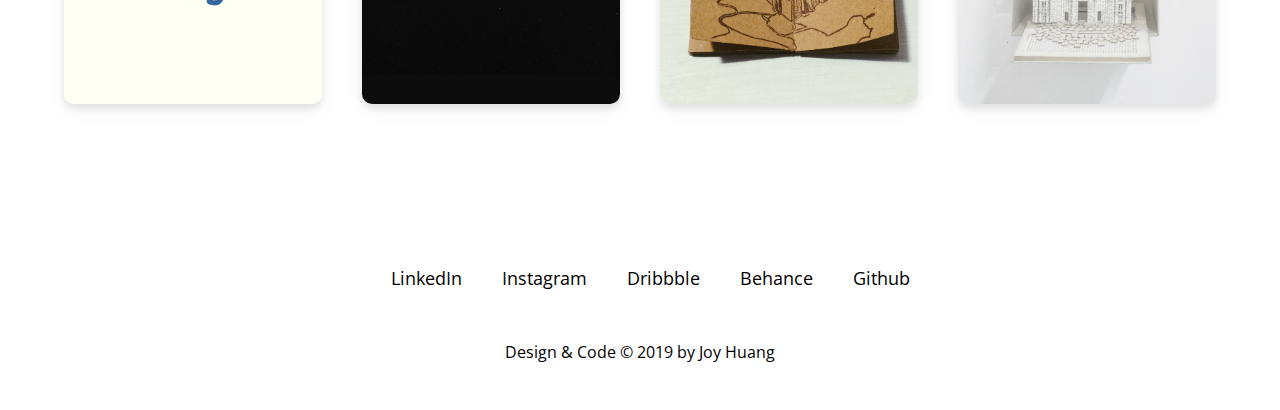
==== commit 6509b9a4: "responsive changes" ====
--- a/index.html
+++ b/index.html
@@ -35,7 +35,7 @@
         <a class="active" href="index.html">Work</a>
         <a href="illustrations.html">Illustration</a>
         <a href="about.html">About</a>
-        <a href="javascript:void(0);" class="icon" onclick="hamburgerMenu()">
+        <a href="javascript:void(0);" class="icon" onclick="hamburgerMenu()">Menu
           <i class="fa fa-bars"></i>
         </a>
       </nav>
--- a/css/style.css
+++ b/css/style.css
@@ -351,7 +351,7 @@
   color: black;
   font-size: 15px;
   position: absolute;
-  bottom: 8px;
+  bottom: -38px;
   width: 100%;
   text-align: center;
 }
@@ -587,7 +587,7 @@
 
   .slideshow-container {
     position: relative;
-    margin-top: 200px;
+    margin-top: 50px;
     max-width: 300px;
   }
 
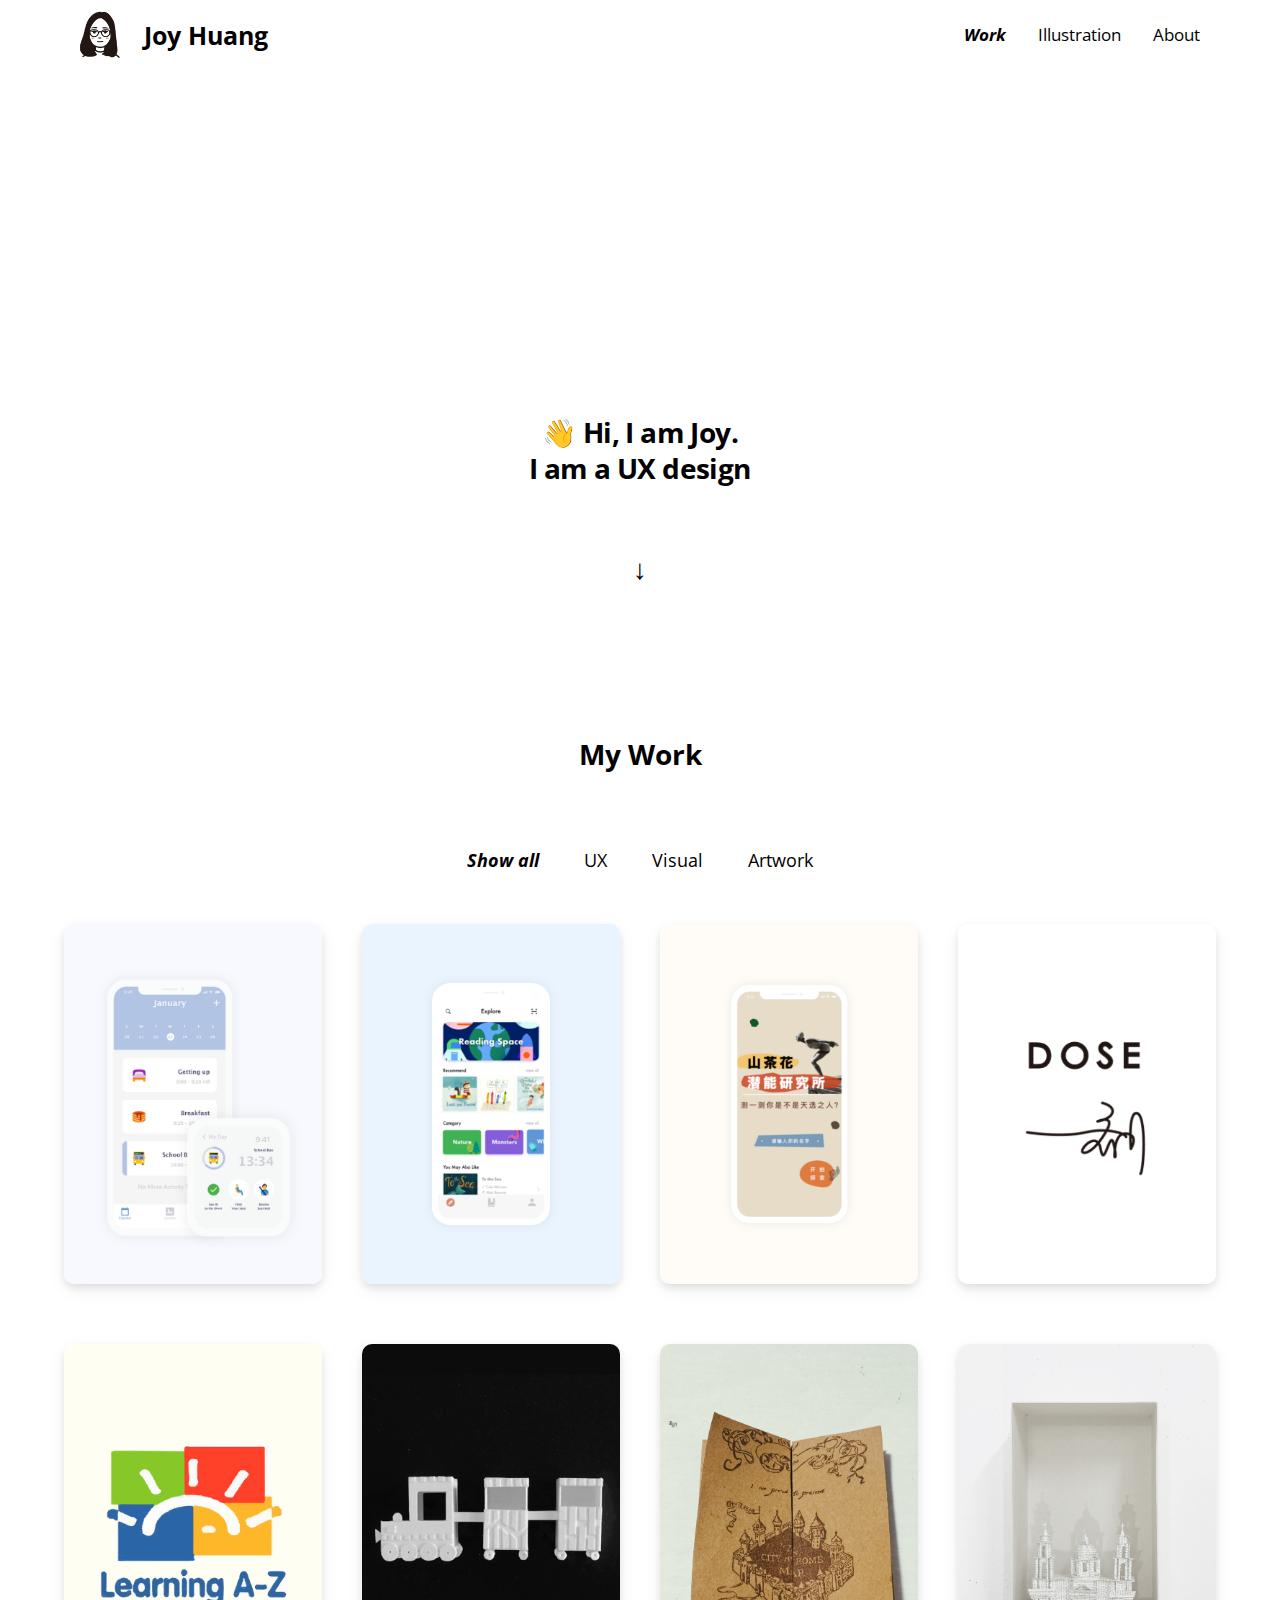
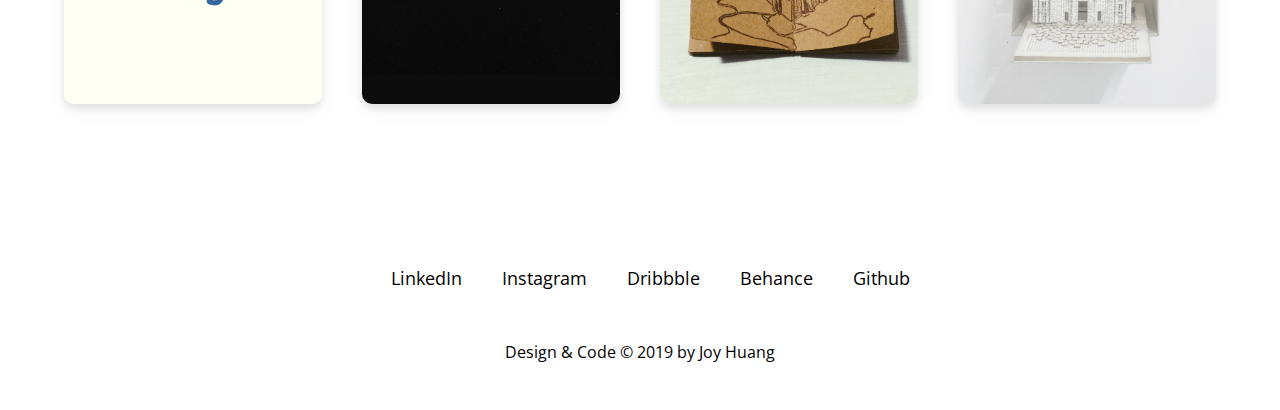
==== commit 29430524: "violation check" ====
--- a/index.html
+++ b/index.html
@@ -140,11 +140,11 @@
     <!-- Footer -->
     <footer class="footer">
       <div class="social">
-        <a href="https://www.linkedin.com/in/xinyue-huang-71036084/"><i class="fab fa-linkedin-in" aria-label="a linkedin logo"></i>LinkedIn</a>
-        <a href="https://www.instagram.com/heybigjoy/"><i class="fab fa-instagram" aria-label="an instagram logo"></i>Instagram</a>
-        <a href="https://dribbble.com/heybigjoy"><i class="fab fa-dribbble" aria-label="a dribbble logo"></i>Dribbble</a>
-        <a href="https://www.behance.net/heybigjoy"><i class="fab fa-behance" aria-label="a behance logo"></i>Behance</a>
-        <a href="https://github.com/heybigjoy"><i class="fab fa-github" aria-label="a github logo"></i>Github</a>
+        <a href="https://www.linkedin.com/in/xinyue-huang-71036084/"><i class="fab fa-linkedin-in"></i>LinkedIn</a>
+        <a href="https://www.instagram.com/heybigjoy/"><i class="fab fa-instagram"></i>Instagram</a>
+        <a href="https://dribbble.com/heybigjoy"><i class="fab fa-dribbble"></i>Dribbble</a>
+        <a href="https://www.behance.net/heybigjoy"><i class="fab fa-behance"></i>Behance</a>
+        <a href="https://github.com/heybigjoy"><i class="fab fa-github"></i>Github</a>
       </div>
       <p>Design & Code © 2019 by Joy Huang</p>
     </footer>
